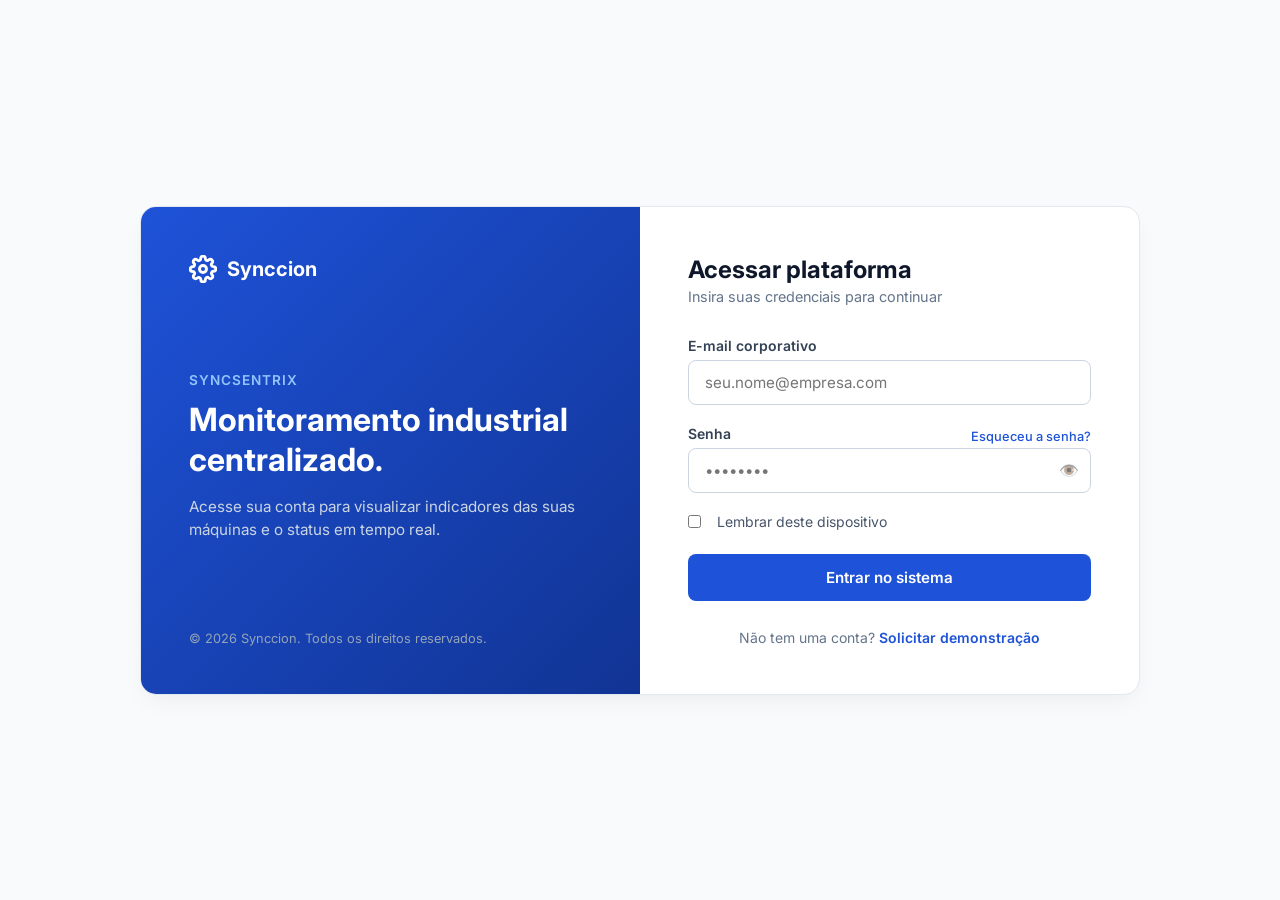
==== login/login.html @ 6677181d "first commit" ====
<!DOCTYPE html>
<html lang="pt-BR">
<head>
    <meta charset="UTF-8">
    <meta name="viewport" content="width=device-width, initial-scale=1.0">
    <title>Login - Synccion</title>
    <!-- Fonte Google Inter -->
    <link rel="preconnect" href="https://fonts.googleapis.com">
    <link rel="preconnect" href="https://fonts.gstatic.com" crossorigin>
    <link href="https://fonts.googleapis.com/css2?family=Inter:wght@400;500;600;700&display=swap" rel="stylesheet">
    <link rel="stylesheet" href="style.css">
</head>
<body>

    <div class="login-container">
        <!-- Lado Esquerdo: Branding/Apresentação -->
        <div class="brand-side">
            <div class="brand-logo">
                <svg width="28" height="28" viewBox="0 0 24 24" fill="none" stroke="currentColor" stroke-width="2.5" stroke-linecap="round" stroke-linejoin="round">
                    <circle cx="12" cy="12" r="3"></circle>
                    <path d="M19.4 15a1.65 1.65 0 0 0 .33 1.82l.06.06a2 2 0 0 1 0 2.83 2 2 0 0 1-2.83 0l-.06-.06a1.65 1.65 0 0 0-1.82-.33 1.65 1.65 0 0 0-1 1.51V21a2 2 0 0 1-2 2 2 2 0 0 1-2-2v-.09A1.65 1.65 0 0 0 9 19.4a1.65 1.65 0 0 0-1.82.33l-.06.06a2 2 0 0 1-2.83 0 2 2 0 0 1 0-2.83l.06-.06a1.65 1.65 0 0 0 .33-1.82 1.65 1.65 0 0 0-1.51-1H3a2 2 0 0 1-2-2 2 2 0 0 1 2-2h.09A1.65 1.65 0 0 0 4.6 9a1.65 1.65 0 0 0-.33-1.82l-.06-.06a2 2 0 0 1 0-2.83 2 2 0 0 1 2.83 0l.06.06a1.65 1.65 0 0 0 1.82.33H9a1.65 1.65 0 0 0 1-1.51V3a2 2 0 0 1 2-2 2 2 0 0 1 2 2v.09a1.65 1.65 0 0 0 1 1.51 1.65 1.65 0 0 0 1.82-.33l.06-.06a2 2 0 0 1 2.83 0 2 2 0 0 1 0 2.83l-.06.06a1.65 1.65 0 0 0-.33 1.82V9a1.65 1.65 0 0 0 1.51 1H21a2 2 0 0 1 2 2 2 2 0 0 1-2 2h-.09a1.65 1.65 0 0 0-1.51 1z"></path>
                </svg>
                <span>Synccion</span>
            </div>
            
            <div class="brand-content">
                <span class="tag">SyncSentrix</span>
                <h1>Monitoramento industrial centralizado.</h1>
                <p>Acesse sua conta para visualizar indicadores das suas máquinas e o status em tempo real.</p>
            </div>

            <div class="brand-footer">
                <p>&copy; 2026 Synccion. Todos os direitos reservados.</p>
            </div>
        </div>

        <!-- Lado Direito: Form de Login -->
        <div class="form-side">
            <div class="form-header">
                <h2>Acessar plataforma</h2>
                <p>Insira suas credenciais para continuar</p>
            </div>

            <!-- Preparado para PHP: action envia via POST para login.php -->
            <form action="login.php" method="POST" id="loginForm" novalidate>
                
                <!-- Feedback visual para mensagens vindas do PHP (ex: Erro de senha) -->
                <!-- No PHP, basta dar um echo numa div se houver $_SESSION['erro'] ou similar -->
                <div class="alert-box error" id="jsAlert" style="display: none;">
                    E-mail ou senha inválidos.
                </div>

                <div class="input-group">
                    <label for="email">E-mail corporativo</label>
                    <input 
                        type="email" 
                        id="email" 
                        name="email" 
                        placeholder="seu.nome@empresa.com" 
                        required 
                        autocomplete="email"
                    >
                    <small class="error-msg"></small>
                </div>

                <div class="input-group">
                    <div class="label-wrapper">
                        <label for="password">Senha</label>
                        <a href="esqueci-senha.php" class="forgot-link">Esqueceu a senha?</a>
                    </div>
                    <div class="password-wrapper">
                        <input 
                            type="password" 
                            id="password" 
                            name="password" 
                            placeholder="••••••••" 
                            required
                        >
                        <button type="button" class="toggle-password" id="togglePassword" aria-label="Mostrar/Ocultar Senha">
                            👁️
                        </button>
                    </div>
                    <small class="error-msg"></small>
                </div>

                <div class="options-group">
                    <label class="checkbox-container">
                        <input type="checkbox" name="remember" id="remember">
                        <span class="checkmark"></span>
                        Lembrar deste dispositivo
                    </label>
                </div>

                <button type="submit" class="btn-primary" id="btnSubmit">
                    <span>Entrar no sistema</span>
                </button>
            </form>

            <div class="form-footer">
                <p>Não tem uma conta? <a href="#">Solicitar demonstração</a></p>
            </div>
        </div>
    </div>

    <script src="script.js"></script>
</body>
</html>
---- login/style.css ----
* {
    margin: 0;
    padding: 0;
    box-sizing: border-box;
    font-family: 'Inter', -apple-system, BlinkMacSystemFont, "Segoe UI", Roboto, sans-serif;
}

body {
    background-color: #f8fafc;
    color: #1e293b;
    display: flex;
    justify-content: center;
    align-items: center;
    min-height: 100vh;
    padding: 20px;
}

.login-container {
    display: flex;
    width: 100%;
    max-width: 1000px;
    background: #ffffff;
    border-radius: 16px;
    box-shadow: 0 10px 25px -5px rgba(0, 0, 0, 0.05), 0 8px 10px -6px rgba(0, 0, 0, 0.01);
    border: 1px solid #e2e8f0;
    overflow: hidden;
}

/* --- LADO ESQUERDO (BRANDING) --- */
.brand-side {
    flex: 1;
    background: linear-gradient(135deg, #1e52d8 0%, #113494 100%);
    color: #ffffff;
    padding: 48px;
    display: flex;
    flex-direction: column;
    justify-content: space-between;
    position: relative;
}

.brand-logo {
    display: flex;
    align-items: center;
    gap: 10px;
    font-size: 1.25rem;
    font-weight: 700;
}

.brand-content {
    margin: 40px 0;
}

.brand-content .tag {
    font-size: 0.85rem;
    font-weight: 600;
    letter-spacing: 1px;
    color: #93c5fd;
    text-transform: uppercase;
    display: block;
    margin-bottom: 12px;
}

.brand-content h1 {
    font-size: 2rem;
    line-height: 1.25;
    font-weight: 700;
    margin-bottom: 16px;
}

.brand-content p {
    color: #cbd5e1;
    font-size: 0.95rem;
    line-height: 1.5;
}

.brand-footer p {
    font-size: 0.8rem;
    color: #94a3b8;
}

/* --- LADO DIREITO (FORMULÁRIO) --- */
.form-side {
    flex: 1;
    padding: 48px;
    display: flex;
    flex-direction: column;
    justify-content: center;
}

.form-header {
    margin-bottom: 32px;
}

.form-header h2 {
    font-size: 1.5rem;
    color: #0f172a;
    font-weight: 700;
}

.form-header p {
    color: #64748b;
    font-size: 0.9rem;
    margin-top: 4px;
}

/* Alertas */
.alert-box {
    padding: 12px 16px;
    border-radius: 8px;
    font-size: 0.875rem;
    margin-bottom: 20px;
}

.alert-box.error {
    background-color: #fef2f2;
    color: #991b1b;
    border: 1px solid #fecaca;
}

/* Inputs */
.input-group {
    margin-bottom: 20px;
    display: flex;
    flex-direction: column;
}

.input-group label {
    font-size: 0.875rem;
    font-weight: 600;
    color: #334155;
    margin-bottom: 6px;
}

.label-wrapper {
    display: flex;
    justify-content: space-between;
    align-items: center;
}

.forgot-link {
    font-size: 0.8rem;
    color: #1e52d8;
    text-decoration: none;
    font-weight: 500;
}

.forgot-link:hover {
    text-decoration: underline;
}

.input-group input[type="email"],
.input-group input[type="password"] {
    width: 100%;
    padding: 12px 16px;
    border: 1px solid #cbd5e1;
    border-radius: 8px;
    font-size: 0.95rem;
    outline: none;
    transition: all 0.2s ease;
    background-color: #fff;
}

.input-group input:focus {
    border-color: #1e52d8;
    box-shadow: 0 0 0 3px rgba(30, 82, 216, 0.15);
}

/* Wrapper de Senha (para botão de mostrar senha) */
.password-wrapper {
    position: relative;
    display: flex;
    align-items: center;
}

.toggle-password {
    position: absolute;
    right: 12px;
    background: none;
    border: none;
    cursor: pointer;
    font-size: 1rem;
    opacity: 0.6;
    transition: opacity 0.2s;
}

.toggle-password:hover {
    opacity: 1;
}

.error-msg {
    color: #dc2626;
    font-size: 0.75rem;
    margin-top: 4px;
    display: none;
}

/* Checkbox */
.options-group {
    display: flex;
    align-items: center;
    margin-bottom: 24px;
}

.checkbox-container {
    font-size: 0.875rem;
    color: #475569;
    cursor: pointer;
    display: flex;
    align-items: center;
    gap: 8px;
}

/* Botão Submit */
.btn-primary {
    width: 100%;
    background-color: #1e52d8;
    color: #ffffff;
    border: none;
    border-radius: 8px;
    padding: 14px;
    font-size: 0.95rem;
    font-weight: 600;
    cursor: pointer;
    transition: background-color 0.2s ease, transform 0.1s ease;
}

.btn-primary:hover {
    background-color: #183f98;
}

.btn-primary:active {
    transform: scale(0.99);
}

.form-footer {
    margin-top: 28px;
    text-align: center;
    font-size: 0.875rem;
    color: #64748b;
}

.form-footer a {
    color: #1e52d8;
    text-decoration: none;
    font-weight: 600;
}

.form-footer a:hover {
    text-decoration: underline;
}

/* Responsividade para telas menores / Celulares */
@media (max-width: 768px) {
    .login-container {
        flex-direction: column;
    }

    .brand-side {
        padding: 32px 24px;
    }

    .form-side {
        padding: 32px 24px;
    }

    .brand-content h1 {
        font-size: 1.5rem;
    }
}
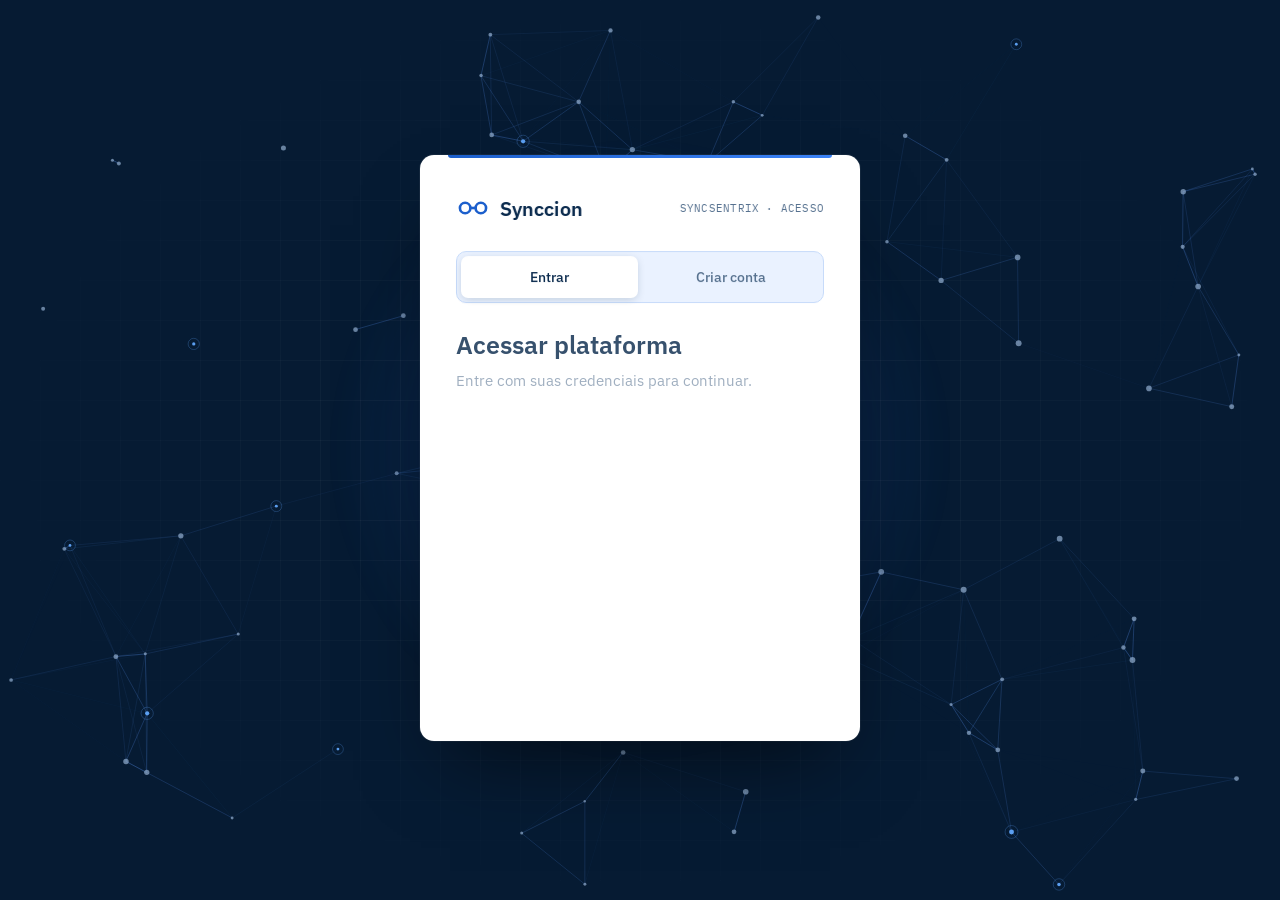
==== commit 316697b1: "Redesenho das seções, animações GSAP, login com cadastro e planos - Boot de entrada, header e hero c" ====
--- a/login/login.html
+++ b/login/login.html
@@ -1,107 +1,227 @@
 <!DOCTYPE html>
 <html lang="pt-BR">
 <head>
-    <meta charset="UTF-8">
-    <meta name="viewport" content="width=device-width, initial-scale=1.0">
-    <title>Login - Synccion</title>
-    <!-- Fonte Google Inter -->
-    <link rel="preconnect" href="https://fonts.googleapis.com">
-    <link rel="preconnect" href="https://fonts.gstatic.com" crossorigin>
-    <link href="https://fonts.googleapis.com/css2?family=Inter:wght@400;500;600;700&display=swap" rel="stylesheet">
-    <link rel="stylesheet" href="style.css">
+<meta charset="UTF-8">
+<meta name="viewport" content="width=device-width, initial-scale=1.0">
+<title>Entrar | Synccion</title>
+<link rel="shortcut icon" href="../assets/logo.png" type="image/x-icon">
+<link rel="preconnect" href="https://fonts.googleapis.com">
+<link rel="preconnect" href="https://fonts.gstatic.com" crossorigin>
+<link href="https://fonts.googleapis.com/css2?family=IBM+Plex+Sans:wght@400;500;600;700&family=IBM+Plex+Mono:wght@400;500&display=swap" rel="stylesheet">
+<link rel="stylesheet" href="style.css">
 </head>
 <body>
 
-    <div class="login-container">
-        <!-- Lado Esquerdo: Branding/Apresentação -->
-        <div class="brand-side">
-            <div class="brand-logo">
-                <svg width="28" height="28" viewBox="0 0 24 24" fill="none" stroke="currentColor" stroke-width="2.5" stroke-linecap="round" stroke-linejoin="round">
-                    <circle cx="12" cy="12" r="3"></circle>
-                    <path d="M19.4 15a1.65 1.65 0 0 0 .33 1.82l.06.06a2 2 0 0 1 0 2.83 2 2 0 0 1-2.83 0l-.06-.06a1.65 1.65 0 0 0-1.82-.33 1.65 1.65 0 0 0-1 1.51V21a2 2 0 0 1-2 2 2 2 0 0 1-2-2v-.09A1.65 1.65 0 0 0 9 19.4a1.65 1.65 0 0 0-1.82.33l-.06.06a2 2 0 0 1-2.83 0 2 2 0 0 1 0-2.83l.06-.06a1.65 1.65 0 0 0 .33-1.82 1.65 1.65 0 0 0-1.51-1H3a2 2 0 0 1-2-2 2 2 0 0 1 2-2h.09A1.65 1.65 0 0 0 4.6 9a1.65 1.65 0 0 0-.33-1.82l-.06-.06a2 2 0 0 1 0-2.83 2 2 0 0 1 2.83 0l.06.06a1.65 1.65 0 0 0 1.82.33H9a1.65 1.65 0 0 0 1-1.51V3a2 2 0 0 1 2-2 2 2 0 0 1 2 2v.09a1.65 1.65 0 0 0 1 1.51 1.65 1.65 0 0 0 1.82-.33l.06-.06a2 2 0 0 1 2.83 0 2 2 0 0 1 0 2.83l-.06.06a1.65 1.65 0 0 0-.33 1.82V9a1.65 1.65 0 0 0 1.51 1H21a2 2 0 0 1 2 2 2 2 0 0 1-2 2h-.09a1.65 1.65 0 0 0-1.51 1z"></path>
+  <!-- fundo: rede de nós + grade blueprint -->
+  <canvas id="net" class="net" aria-hidden="true"></canvas>
+  <div class="grid-overlay" aria-hidden="true"></div>
+  <div class="glow" aria-hidden="true"></div>
+
+  <a href="../index.html" class="back-link" id="back-link">
+    <svg width="16" height="16" viewBox="0 0 24 24" fill="none"><path d="M15 6l-6 6 6 6" stroke="currentColor" stroke-width="2" stroke-linecap="round" stroke-linejoin="round"/></svg>
+    Voltar ao site
+  </a>
+
+  <main class="login-wrap">
+    <div class="login-card" id="login-card">
+
+      <div class="card-head">
+        <div class="card-logo">
+          <svg width="34" height="34" viewBox="0 0 26 26" fill="none" xmlns="http://www.w3.org/2000/svg">
+            <circle class="logo-c1" cx="7" cy="13" r="4" stroke="currentColor" stroke-width="2"/>
+            <circle class="logo-c2" cx="19" cy="13" r="4" stroke="currentColor" stroke-width="2"/>
+            <path class="logo-link" d="M11 13H15" stroke="currentColor" stroke-width="2"/>
+          </svg>
+          <span>Synccion</span>
+        </div>
+        <span class="card-tag mono">SyncSentrix · acesso</span>
+      </div>
+
+      <!-- abas -->
+      <div class="auth-tabs" id="auth-tabs" role="tablist" aria-label="Entrar ou criar conta">
+        <span class="auth-tab-pill" id="auth-tab-pill" aria-hidden="true"></span>
+        <button type="button" class="auth-tab is-active" data-panel="login" role="tab" aria-selected="true" id="tab-login">Entrar</button>
+        <button type="button" class="auth-tab" data-panel="signup" role="tab" aria-selected="false" id="tab-signup">Criar conta</button>
+      </div>
+
+      <div class="auth-panels" id="auth-panels">
+
+        <!-- ===== ENTRAR ===== -->
+        <section class="auth-panel is-active" id="panel-login" role="tabpanel" aria-labelledby="tab-login">
+          <div class="card-title">
+            <h1>Acessar plataforma</h1>
+            <p>Entre com suas credenciais para continuar.</p>
+          </div>
+
+          <!-- mensagens vindas do PHP (?error=...) ou da validação em JS -->
+          <div class="alert-box" id="alert" role="alert" hidden>
+            <svg width="16" height="16" viewBox="0 0 24 24" fill="none"><path d="M12 3l9 4.5v9L12 21l-9-4.5v-9L12 3z" stroke="currentColor" stroke-width="1.8"/><path d="M12 12v-3M12 15h.01" stroke="currentColor" stroke-width="1.8" stroke-linecap="round"/></svg>
+            <span id="alert-text">E-mail ou senha inválidos.</span>
+          </div>
+
+          <form action="login.php" method="POST" id="loginForm" novalidate>
+            <div class="field" data-field>
+              <input type="email" id="email" name="email" placeholder=" " required autocomplete="email">
+              <label for="email">E-mail corporativo</label>
+              <span class="field-line"></span>
+              <small class="error-msg"></small>
+            </div>
+
+            <div class="field" data-field>
+              <input type="password" id="password" name="password" placeholder=" " required autocomplete="current-password">
+              <label for="password">Senha</label>
+              <span class="field-line"></span>
+              <button type="button" class="toggle-password" data-toggle="password" aria-label="Mostrar senha" aria-pressed="false">
+                <svg class="eye" width="20" height="20" viewBox="0 0 24 24" fill="none">
+                  <path d="M2 12s3.5-6 10-6 10 6 10 6-3.5 6-10 6S2 12 2 12z" stroke="currentColor" stroke-width="1.6"/>
+                  <circle cx="12" cy="12" r="3" stroke="currentColor" stroke-width="1.6"/>
+                  <path class="eye-slash" d="M4 4l16 16" stroke="currentColor" stroke-width="1.6" stroke-linecap="round"/>
                 </svg>
-                <span>Synccion</span>
-            </div>
-            
-            <div class="brand-content">
-                <span class="tag">SyncSentrix</span>
-                <h1>Monitoramento industrial centralizado.</h1>
-                <p>Acesse sua conta para visualizar indicadores das suas máquinas e o status em tempo real.</p>
-            </div>
-
-            <div class="brand-footer">
-                <p>&copy; 2026 Synccion. Todos os direitos reservados.</p>
-            </div>
-        </div>
-
-        <!-- Lado Direito: Form de Login -->
-        <div class="form-side">
-            <div class="form-header">
-                <h2>Acessar plataforma</h2>
-                <p>Insira suas credenciais para continuar</p>
-            </div>
-
-            <!-- Preparado para PHP: action envia via POST para login.php -->
-            <form action="login.php" method="POST" id="loginForm" novalidate>
-                
-                <!-- Feedback visual para mensagens vindas do PHP (ex: Erro de senha) -->
-                <!-- No PHP, basta dar um echo numa div se houver $_SESSION['erro'] ou similar -->
-                <div class="alert-box error" id="jsAlert" style="display: none;">
-                    E-mail ou senha inválidos.
+              </button>
+              <small class="error-msg"></small>
+            </div>
+
+            <div class="options-row">
+              <label class="check">
+                <input type="checkbox" name="remember" id="remember">
+                <span class="check-box"></span>
+                <span>Lembrar deste dispositivo</span>
+              </label>
+              <a href="esqueci-senha.php" class="forgot-link">Esqueceu a senha?</a>
+            </div>
+
+            <button type="submit" class="btn-submit" id="btnSubmit">
+              <span class="btn-label">Entrar no sistema</span>
+              <span class="btn-spinner" aria-hidden="true"></span>
+            </button>
+          </form>
+
+          <div class="card-foot">
+            <p>Não tem uma conta? <button type="button" class="link-btn" data-goto="signup">Criar conta</button></p>
+          </div>
+        </section>
+
+        <!-- ===== CRIAR CONTA ===== -->
+        <section class="auth-panel" id="panel-signup" role="tabpanel" aria-labelledby="tab-signup" hidden>
+          <div class="card-title">
+            <h1>Criar sua conta</h1>
+            <p>Leva menos de um minuto. Escolha o plano e comece a acompanhar suas máquinas.</p>
+          </div>
+
+          <form action="cadastro.php" method="POST" id="signupForm" novalidate>
+            <div class="field-row">
+              <div class="field" data-field>
+                <input type="text" id="su-name" name="nome" placeholder=" " required autocomplete="name">
+                <label for="su-name">Seu nome</label>
+                <span class="field-line"></span>
+                <small class="error-msg"></small>
+              </div>
+              <div class="field" data-field>
+                <input type="text" id="su-company" name="empresa" placeholder=" " required autocomplete="organization">
+                <label for="su-company">Empresa</label>
+                <span class="field-line"></span>
+                <small class="error-msg"></small>
+              </div>
+            </div>
+
+            <div class="field" data-field>
+              <input type="email" id="su-email" name="email" placeholder=" " required autocomplete="email">
+              <label for="su-email">E-mail corporativo</label>
+              <span class="field-line"></span>
+              <small class="error-msg"></small>
+            </div>
+
+            <div class="field" data-field>
+              <input type="password" id="su-password" name="password" placeholder=" " required autocomplete="new-password" minlength="8">
+              <label for="su-password">Crie uma senha</label>
+              <span class="field-line"></span>
+              <button type="button" class="toggle-password" data-toggle="su-password" aria-label="Mostrar senha" aria-pressed="false">
+                <svg class="eye" width="20" height="20" viewBox="0 0 24 24" fill="none">
+                  <path d="M2 12s3.5-6 10-6 10 6 10 6-3.5 6-10 6S2 12 2 12z" stroke="currentColor" stroke-width="1.6"/>
+                  <circle cx="12" cy="12" r="3" stroke="currentColor" stroke-width="1.6"/>
+                  <path class="eye-slash" d="M4 4l16 16" stroke="currentColor" stroke-width="1.6" stroke-linecap="round"/>
+                </svg>
+              </button>
+              <small class="error-msg"></small>
+            </div>
+
+            <div class="strength" id="strength" aria-live="polite">
+              <div class="strength-bars"><i></i><i></i><i></i><i></i></div>
+              <span class="strength-label" id="strength-label">Mínimo de 8 caracteres, com letras e números</span>
+            </div>
+
+            <div class="field" data-field>
+              <input type="password" id="su-confirm" name="password_confirm" placeholder=" " required autocomplete="new-password">
+              <label for="su-confirm">Confirme a senha</label>
+              <span class="field-line"></span>
+              <small class="error-msg"></small>
+            </div>
+
+            <!-- plano -->
+            <fieldset class="plan-pick" id="plan-pick">
+              <div class="plan-pick-head">
+                <legend>Plano</legend>
+                <div class="cycle-pick" id="cycle-pick" role="group" aria-label="Período de cobrança">
+                  <button type="button" class="cycle-btn is-active" data-cycle="mensal" aria-pressed="true">Mensal</button>
+                  <button type="button" class="cycle-btn" data-cycle="anual" aria-pressed="false">Anual</button>
                 </div>
-
-                <div class="input-group">
-                    <label for="email">E-mail corporativo</label>
-                    <input 
-                        type="email" 
-                        id="email" 
-                        name="email" 
-                        placeholder="seu.nome@empresa.com" 
-                        required 
-                        autocomplete="email"
-                    >
-                    <small class="error-msg"></small>
-                </div>
-
-                <div class="input-group">
-                    <div class="label-wrapper">
-                        <label for="password">Senha</label>
-                        <a href="esqueci-senha.php" class="forgot-link">Esqueceu a senha?</a>
-                    </div>
-                    <div class="password-wrapper">
-                        <input 
-                            type="password" 
-                            id="password" 
-                            name="password" 
-                            placeholder="••••••••" 
-                            required
-                        >
-                        <button type="button" class="toggle-password" id="togglePassword" aria-label="Mostrar/Ocultar Senha">
-                            👁️
-                        </button>
-                    </div>
-                    <small class="error-msg"></small>
-                </div>
-
-                <div class="options-group">
-                    <label class="checkbox-container">
-                        <input type="checkbox" name="remember" id="remember">
-                        <span class="checkmark"></span>
-                        Lembrar deste dispositivo
-                    </label>
-                </div>
-
-                <button type="submit" class="btn-primary" id="btnSubmit">
-                    <span>Entrar no sistema</span>
-                </button>
-            </form>
-
-            <div class="form-footer">
-                <p>Não tem uma conta? <a href="#">Solicitar demonstração</a></p>
-            </div>
-        </div>
+              </div>
+              <input type="hidden" name="ciclo" id="su-cycle" value="mensal">
+
+              <label class="plan-opt">
+                <input type="radio" name="plano" value="essencial" data-monthly="800">
+                <span class="plan-opt-box">
+                  <span class="plan-opt-name">Essencial</span>
+                  <span class="plan-opt-desc">Até 5 máquinas</span>
+                  <span class="plan-opt-price mono" data-price>R$ 800/mês</span>
+                </span>
+              </label>
+              <label class="plan-opt">
+                <input type="radio" name="plano" value="profissional" data-monthly="1600" checked>
+                <span class="plan-opt-box">
+                  <span class="plan-opt-name">Profissional <em>Mais escolhido</em></span>
+                  <span class="plan-opt-desc">Até 20 máquinas</span>
+                  <span class="plan-opt-price mono" data-price>R$ 1.600/mês</span>
+                </span>
+              </label>
+              <label class="plan-opt">
+                <input type="radio" name="plano" value="industrial" data-monthly="3000">
+                <span class="plan-opt-box">
+                  <span class="plan-opt-name">Industrial</span>
+                  <span class="plan-opt-desc">Máquinas ilimitadas</span>
+                  <span class="plan-opt-price mono" data-price>R$ 3.000/mês</span>
+                </span>
+              </label>
+            </fieldset>
+
+            <label class="check consent" data-field>
+              <input type="checkbox" name="aceite" id="su-consent">
+              <span class="check-box"></span>
+              <span>Li e aceito os <a href="#">Termos de uso</a> e a <a href="#">Política de Privacidade</a> (LGPD).</span>
+            </label>
+            <small class="error-msg consent-error" id="su-consent-error"></small>
+
+            <button type="submit" class="btn-submit" id="btnSignup">
+              <span class="btn-label">Criar conta</span>
+              <span class="btn-spinner" aria-hidden="true"></span>
+            </button>
+          </form>
+
+          <div class="card-foot">
+            <p>Já tem uma conta? <button type="button" class="link-btn" data-goto="login">Entrar</button></p>
+          </div>
+        </section>
+
+      </div>
     </div>
-
-    <script src="script.js"></script>
+  </main>
+
+  <footer class="login-footer" id="login-footer">
+    <span>© 2026 SyncSentrix. Todos os direitos reservados.</span>
+    <span class="mono">Synccion — Sistema de Monitoramento Industrial</span>
+  </footer>
+
+  <script src="https://cdnjs.cloudflare.com/ajax/libs/gsap/3.12.5/gsap.min.js"></script>
+  <script src="script.js"></script>
 </body>
-</html>+</html>
--- a/login/style.css
+++ b/login/style.css
@@ -1,269 +1,602 @@
-* {
-    margin: 0;
-    padding: 0;
-    box-sizing: border-box;
-    font-family: 'Inter', -apple-system, BlinkMacSystemFont, "Segoe UI", Roboto, sans-serif;
-}
+/* =============================================================
+   SYNCCION — login
+   Mesmo design system do site (IBM Plex, navy/azul, blueprint).
+   ============================================================= */
+
+:root {
+  --navy: #0A2A4D;
+  --navy-deep: #061B33;
+  --blue: #1C5FCC;
+  --blue-bright: #3B82F6;
+  --blue-tint: #EAF2FF;
+  --blue-line: #C7DBFA;
+  --ink: #0B1F33;
+  --muted: #56718F;
+  --white: #FFFFFF;
+  --alert: #EF4444;
+
+  --font-body: 'IBM Plex Sans', system-ui, sans-serif;
+  --font-mono: 'IBM Plex Mono', ui-monospace, monospace;
+  --radius: 14px;
+}
+
+*, *::before, *::after { box-sizing: border-box; margin: 0; padding: 0; }
 
 body {
-    background-color: #f8fafc;
-    color: #1e293b;
-    display: flex;
-    justify-content: center;
-    align-items: center;
-    min-height: 100vh;
-    padding: 20px;
-}
-
-.login-container {
-    display: flex;
-    width: 100%;
-    max-width: 1000px;
-    background: #ffffff;
-    border-radius: 16px;
-    box-shadow: 0 10px 25px -5px rgba(0, 0, 0, 0.05), 0 8px 10px -6px rgba(0, 0, 0, 0.01);
-    border: 1px solid #e2e8f0;
-    overflow: hidden;
-}
-
-/* --- LADO ESQUERDO (BRANDING) --- */
-.brand-side {
-    flex: 1;
-    background: linear-gradient(135deg, #1e52d8 0%, #113494 100%);
-    color: #ffffff;
-    padding: 48px;
-    display: flex;
-    flex-direction: column;
-    justify-content: space-between;
-    position: relative;
-}
-
-.brand-logo {
-    display: flex;
-    align-items: center;
-    gap: 10px;
-    font-size: 1.25rem;
-    font-weight: 700;
-}
-
-.brand-content {
-    margin: 40px 0;
-}
-
-.brand-content .tag {
-    font-size: 0.85rem;
-    font-weight: 600;
-    letter-spacing: 1px;
-    color: #93c5fd;
-    text-transform: uppercase;
-    display: block;
-    margin-bottom: 12px;
-}
-
-.brand-content h1 {
-    font-size: 2rem;
-    line-height: 1.25;
-    font-weight: 700;
-    margin-bottom: 16px;
-}
-
-.brand-content p {
-    color: #cbd5e1;
-    font-size: 0.95rem;
-    line-height: 1.5;
-}
-
-.brand-footer p {
-    font-size: 0.8rem;
-    color: #94a3b8;
-}
-
-/* --- LADO DIREITO (FORMULÁRIO) --- */
-.form-side {
-    flex: 1;
-    padding: 48px;
-    display: flex;
-    flex-direction: column;
-    justify-content: center;
-}
-
-.form-header {
-    margin-bottom: 32px;
-}
-
-.form-header h2 {
-    font-size: 1.5rem;
-    color: #0f172a;
-    font-weight: 700;
-}
-
-.form-header p {
-    color: #64748b;
-    font-size: 0.9rem;
-    margin-top: 4px;
-}
-
-/* Alertas */
+  font-family: var(--font-body);
+  color: var(--ink);
+  background: var(--navy-deep);
+  min-height: 100vh;
+  line-height: 1.55;
+  -webkit-font-smoothing: antialiased;
+  display: flex;
+  flex-direction: column;
+  overflow-x: hidden;
+}
+
+a { color: inherit; text-decoration: none; }
+button { font: inherit; }
+.mono { font-family: var(--font-mono); letter-spacing: 0.02em; }
+
+a:focus-visible,
+button:focus-visible,
+input:focus-visible {
+  outline: 2px solid var(--blue-bright);
+  outline-offset: 2px;
+}
+
+@media (prefers-reduced-motion: reduce) {
+  * { animation-duration: 0.01ms !important; transition-duration: 0.01ms !important; }
+}
+
+/* =============================================================
+   FUNDO
+   ============================================================= */
+.net {
+  position: fixed;
+  inset: 0;
+  width: 100%;
+  height: 100%;
+  z-index: 0;
+}
+
+.grid-overlay {
+  position: fixed;
+  inset: 0;
+  z-index: 0;
+  pointer-events: none;
+  background-image:
+    linear-gradient(rgba(255,255,255,0.035) 1px, transparent 1px),
+    linear-gradient(90deg, rgba(255,255,255,0.035) 1px, transparent 1px);
+  background-size: 40px 40px;
+  -webkit-mask-image: radial-gradient(ellipse at center, #000 30%, transparent 75%);
+          mask-image: radial-gradient(ellipse at center, #000 30%, transparent 75%);
+}
+
+.glow {
+  position: fixed;
+  left: 50%;
+  top: 50%;
+  width: 720px;
+  height: 720px;
+  transform: translate(-50%, -50%);
+  border-radius: 50%;
+  background: radial-gradient(circle, rgba(28, 95, 204, 0.32), transparent 60%);
+  z-index: 0;
+  pointer-events: none;
+  filter: blur(10px);
+}
+
+/* =============================================================
+   VOLTAR
+   ============================================================= */
+.back-link {
+  position: fixed;
+  top: 24px;
+  left: 24px;
+  z-index: 3;
+  display: inline-flex;
+  align-items: center;
+  gap: 8px;
+  color: #C7D8EF;
+  font-size: 0.9rem;
+  padding: 8px 14px 8px 10px;
+  border: 1px solid rgba(255,255,255,0.14);
+  border-radius: 999px;
+  background: rgba(10, 42, 77, 0.5);
+  backdrop-filter: blur(6px);
+  transition: color 0.2s ease, border-color 0.2s ease, background 0.2s ease;
+}
+.back-link svg { transition: transform 0.2s ease; }
+.back-link:hover { color: var(--white); border-color: rgba(255,255,255,0.35); background: rgba(10, 42, 77, 0.8); }
+.back-link:hover svg { transform: translateX(-3px); }
+
+/* =============================================================
+   CARD
+   ============================================================= */
+.login-wrap {
+  position: relative;
+  z-index: 2;
+  flex: 1;
+  display: grid;
+  place-items: center;
+  padding: 96px 20px 40px;
+  perspective: 1200px;
+}
+
+.login-card {
+  width: 100%;
+  max-width: 440px;
+  background: var(--white);
+  border-radius: var(--radius);
+  padding: 36px 36px 30px;
+  box-shadow:
+    0 40px 80px -30px rgba(0, 0, 0, 0.6),
+    0 0 0 1px rgba(255,255,255,0.06);
+  position: relative;
+  transform-style: preserve-3d;
+  will-change: transform;
+}
+
+/* linha técnica no topo do card */
+.login-card::before {
+  content: '';
+  position: absolute;
+  top: 0;
+  left: 28px;
+  right: 28px;
+  height: 3px;
+  border-radius: 0 0 3px 3px;
+  background: linear-gradient(90deg, var(--blue), var(--blue-bright));
+}
+
+.card-head {
+  display: flex;
+  align-items: center;
+  justify-content: space-between;
+  margin-bottom: 26px;
+}
+
+.card-logo {
+  display: inline-flex;
+  align-items: center;
+  gap: 10px;
+  font-weight: 600;
+  font-size: 1.25rem;
+  color: var(--navy);
+}
+.card-logo svg { color: var(--blue); }
+
+.card-tag { font-size: 0.68rem; color: var(--muted); text-transform: uppercase; }
+
+.card-title { margin-bottom: 22px; }
+.card-title h1 { font-size: 1.55rem; line-height: 1.15; font-weight: 600; color: var(--navy); margin-bottom: 6px; }
+.card-title p { color: var(--muted); font-size: 0.93rem; }
+
+/* alerta */
 .alert-box {
-    padding: 12px 16px;
-    border-radius: 8px;
-    font-size: 0.875rem;
-    margin-bottom: 20px;
-}
-
-.alert-box.error {
-    background-color: #fef2f2;
-    color: #991b1b;
-    border: 1px solid #fecaca;
-}
-
-/* Inputs */
-.input-group {
-    margin-bottom: 20px;
-    display: flex;
-    flex-direction: column;
-}
-
-.input-group label {
-    font-size: 0.875rem;
-    font-weight: 600;
-    color: #334155;
-    margin-bottom: 6px;
-}
-
-.label-wrapper {
-    display: flex;
-    justify-content: space-between;
-    align-items: center;
-}
-
-.forgot-link {
-    font-size: 0.8rem;
-    color: #1e52d8;
-    text-decoration: none;
-    font-weight: 500;
-}
-
-.forgot-link:hover {
-    text-decoration: underline;
-}
-
-.input-group input[type="email"],
-.input-group input[type="password"] {
-    width: 100%;
-    padding: 12px 16px;
-    border: 1px solid #cbd5e1;
-    border-radius: 8px;
-    font-size: 0.95rem;
-    outline: none;
-    transition: all 0.2s ease;
-    background-color: #fff;
-}
-
-.input-group input:focus {
-    border-color: #1e52d8;
-    box-shadow: 0 0 0 3px rgba(30, 82, 216, 0.15);
-}
-
-/* Wrapper de Senha (para botão de mostrar senha) */
-.password-wrapper {
-    position: relative;
-    display: flex;
-    align-items: center;
-}
+  display: flex;
+  align-items: center;
+  gap: 10px;
+  padding: 11px 14px;
+  border-radius: 8px;
+  font-size: 0.86rem;
+  margin-bottom: 18px;
+  background: #FEF2F2;
+  color: #991B1B;
+  border: 1px solid #FECACA;
+}
+.alert-box[hidden] { display: none; }
+.alert-box svg { flex-shrink: 0; }
+
+/* =============================================================
+   CAMPOS — label flutuante
+   ============================================================= */
+.field { position: relative; margin-bottom: 16px; }
+
+.field input {
+  width: 100%;
+  padding: 24px 14px 9px;
+  border: 1.5px solid var(--blue-line);
+  border-radius: 8px;
+  font: inherit;
+  font-size: 0.96rem;
+  color: var(--ink);
+  background: var(--white);
+  outline: none;
+  transition: border-color 0.2s ease, box-shadow 0.2s ease;
+}
+
+.field input:focus {
+  border-color: var(--blue);
+  box-shadow: 0 0 0 4px rgba(28, 95, 204, 0.12);
+}
+
+.field label {
+  position: absolute;
+  left: 14px;
+  top: 50%;
+  transform: translateY(-50%);
+  color: var(--muted);
+  font-size: 0.95rem;
+  pointer-events: none;
+  transition: top 0.2s ease, transform 0.2s ease, font-size 0.2s ease, color 0.2s ease;
+}
+
+.field input:focus ~ label,
+.field input:not(:placeholder-shown) ~ label {
+  top: 9px;
+  transform: none;
+  font-family: var(--font-mono);
+  font-size: 0.66rem;
+  letter-spacing: 0.06em;
+  text-transform: uppercase;
+  color: var(--blue);
+}
+
+/* linha azul que se expande no foco */
+.field-line {
+  position: absolute;
+  left: 8px;
+  right: 8px;
+  bottom: 0;
+  height: 2px;
+  background: var(--blue);
+  border-radius: 2px;
+  transform: scaleX(0);
+  transform-origin: center;
+  transition: transform 0.3s cubic-bezier(0.2, 0.8, 0.2, 1);
+  pointer-events: none;
+}
+.field input:focus ~ .field-line { transform: scaleX(1); }
+
+/* senha: espaço para o botão */
+.field input[type="password"],
+.field input[type="text"] { padding-right: 48px; }
 
 .toggle-password {
-    position: absolute;
-    right: 12px;
-    background: none;
-    border: none;
-    cursor: pointer;
-    font-size: 1rem;
-    opacity: 0.6;
-    transition: opacity 0.2s;
-}
-
-.toggle-password:hover {
-    opacity: 1;
-}
-
+  position: absolute;
+  right: 8px;
+  top: 8px;
+  height: 40px;
+  width: 40px;
+  display: grid;
+  place-items: center;
+  border: none;
+  border-radius: 6px;
+  background: transparent;
+  color: var(--muted);
+  cursor: pointer;
+  transition: color 0.2s ease, background 0.2s ease;
+}
+.toggle-password:hover { color: var(--blue); background: var(--blue-tint); }
+.toggle-password .eye-slash { opacity: 0; transition: opacity 0.2s ease; }
+.toggle-password[aria-pressed="true"] .eye-slash { opacity: 1; }
+
+/* erro */
 .error-msg {
-    color: #dc2626;
-    font-size: 0.75rem;
-    margin-top: 4px;
-    display: none;
-}
-
-/* Checkbox */
-.options-group {
-    display: flex;
-    align-items: center;
-    margin-bottom: 24px;
-}
-
-.checkbox-container {
-    font-size: 0.875rem;
-    color: #475569;
-    cursor: pointer;
-    display: flex;
-    align-items: center;
-    gap: 8px;
-}
-
-/* Botão Submit */
-.btn-primary {
-    width: 100%;
-    background-color: #1e52d8;
-    color: #ffffff;
-    border: none;
-    border-radius: 8px;
-    padding: 14px;
-    font-size: 0.95rem;
-    font-weight: 600;
-    cursor: pointer;
-    transition: background-color 0.2s ease, transform 0.1s ease;
-}
-
-.btn-primary:hover {
-    background-color: #183f98;
-}
-
-.btn-primary:active {
-    transform: scale(0.99);
-}
-
-.form-footer {
-    margin-top: 28px;
-    text-align: center;
-    font-size: 0.875rem;
-    color: #64748b;
-}
-
-.form-footer a {
-    color: #1e52d8;
-    text-decoration: none;
-    font-weight: 600;
-}
-
-.form-footer a:hover {
-    text-decoration: underline;
-}
-
-/* Responsividade para telas menores / Celulares */
-@media (max-width: 768px) {
-    .login-container {
-        flex-direction: column;
-    }
-
-    .brand-side {
-        padding: 32px 24px;
-    }
-
-    .form-side {
-        padding: 32px 24px;
-    }
-
-    .brand-content h1 {
-        font-size: 1.5rem;
-    }
-}+  display: block;
+  color: var(--alert);
+  font-size: 0.76rem;
+  margin-top: 6px;
+  min-height: 0;
+  max-height: 0;
+  opacity: 0;
+  transition: max-height 0.25s ease, opacity 0.25s ease;
+  overflow: hidden;
+}
+.field.has-error input { border-color: var(--alert); box-shadow: 0 0 0 4px rgba(239, 68, 68, 0.12); }
+.field.has-error label { color: var(--alert); }
+.field.has-error .field-line { background: var(--alert); transform: scaleX(1); }
+.field.has-error .error-msg { max-height: 40px; opacity: 1; }
+
+/* =============================================================
+   OPÇÕES
+   ============================================================= */
+.options-row {
+  display: flex;
+  align-items: center;
+  justify-content: space-between;
+  gap: 12px;
+  margin: 4px 0 22px;
+  font-size: 0.86rem;
+}
+
+.check {
+  display: inline-flex;
+  align-items: center;
+  gap: 10px;
+  color: var(--muted);
+  cursor: pointer;
+  user-select: none;
+}
+.check input { position: absolute; opacity: 0; width: 0; height: 0; }
+.check-box {
+  width: 18px;
+  height: 18px;
+  border: 1.5px solid var(--blue-line);
+  border-radius: 5px;
+  background: var(--white);
+  position: relative;
+  transition: background 0.2s ease, border-color 0.2s ease;
+  flex-shrink: 0;
+}
+.check-box::after {
+  content: '';
+  position: absolute;
+  left: 5px;
+  top: 1.5px;
+  width: 5px;
+  height: 9px;
+  border: solid #fff;
+  border-width: 0 2px 2px 0;
+  transform: rotate(45deg) scale(0);
+  transition: transform 0.2s cubic-bezier(0.2, 0.8, 0.2, 1);
+}
+.check input:checked ~ .check-box { background: var(--blue); border-color: var(--blue); }
+.check input:checked ~ .check-box::after { transform: rotate(45deg) scale(1); }
+.check input:focus-visible ~ .check-box { outline: 2px solid var(--blue); outline-offset: 2px; }
+
+.forgot-link { color: var(--blue); font-weight: 500; white-space: nowrap; }
+.forgot-link:hover { text-decoration: underline; }
+
+/* =============================================================
+   BOTÃO
+   ============================================================= */
+.btn-submit {
+  position: relative;
+  width: 100%;
+  display: inline-flex;
+  align-items: center;
+  justify-content: center;
+  gap: 10px;
+  background: var(--blue);
+  color: var(--white);
+  border: none;
+  border-radius: 8px;
+  padding: 14px;
+  font-size: 0.96rem;
+  font-weight: 500;
+  cursor: pointer;
+  overflow: hidden;
+  transition: background 0.2s ease, transform 0.1s ease, box-shadow 0.2s ease;
+}
+
+.btn-submit::after {
+  content: '';
+  position: absolute;
+  top: 0;
+  left: -60%;
+  width: 40%;
+  height: 100%;
+  background: linear-gradient(90deg, transparent, rgba(255,255,255,0.22), transparent);
+  transform: skewX(-20deg);
+  transition: left 0.6s ease;
+}
+.btn-submit:hover { background: var(--navy); box-shadow: 0 14px 28px -14px rgba(28, 95, 204, 0.7); }
+.btn-submit:hover::after { left: 120%; }
+.btn-submit:active { transform: scale(0.99); }
+
+.btn-spinner {
+  width: 16px;
+  height: 16px;
+  border-radius: 50%;
+  border: 2px solid rgba(255,255,255,0.35);
+  border-top-color: var(--white);
+  display: none;
+  animation: spin 0.8s linear infinite;
+}
+@keyframes spin { to { transform: rotate(360deg); } }
+
+.btn-submit.is-loading { pointer-events: none; background: var(--navy); }
+.btn-submit.is-loading .btn-spinner { display: block; }
+
+.card-foot {
+  margin-top: 24px;
+  text-align: center;
+  font-size: 0.86rem;
+  color: var(--muted);
+}
+.card-foot a { color: var(--blue); font-weight: 500; }
+.card-foot a:hover { text-decoration: underline; }
+
+.link-btn {
+  background: none;
+  border: none;
+  padding: 0;
+  color: var(--blue);
+  font-weight: 500;
+  cursor: pointer;
+}
+.link-btn:hover { text-decoration: underline; }
+
+/* =============================================================
+   ABAS — entrar / criar conta
+   ============================================================= */
+.login-card.is-signup { max-width: 520px; }
+
+.auth-tabs {
+  position: relative;
+  display: grid;
+  grid-template-columns: 1fr 1fr;
+  gap: 4px;
+  padding: 4px;
+  margin-bottom: 26px;
+  background: var(--blue-tint);
+  border: 1px solid var(--blue-line);
+  border-radius: 10px;
+}
+.auth-tab {
+  position: relative;
+  z-index: 1;
+  border: none;
+  background: none;
+  padding: 10px;
+  border-radius: 7px;
+  font-weight: 500;
+  font-size: 0.9rem;
+  color: var(--muted);
+  cursor: pointer;
+  transition: color 0.25s ease;
+}
+.auth-tab.is-active { color: var(--navy); }
+.auth-tab-pill {
+  position: absolute;
+  top: 4px;
+  bottom: 4px;
+  left: 4px;
+  width: calc(50% - 6px);
+  border-radius: 7px;
+  background: var(--white);
+  box-shadow: 0 2px 8px -2px rgba(10, 42, 77, 0.25);
+}
+
+.auth-panels { position: relative; }
+.auth-panel[hidden] { display: none; }
+
+/* campos lado a lado */
+.field-row { display: grid; grid-template-columns: 1fr 1fr; gap: 12px; }
+
+/* força da senha */
+.strength { margin: -6px 0 16px; }
+.strength-bars { display: flex; gap: 6px; margin-bottom: 6px; }
+.strength-bars i {
+  flex: 1;
+  height: 4px;
+  border-radius: 2px;
+  background: var(--blue-line);
+  transition: background 0.3s ease;
+}
+.strength[data-score="1"] i:nth-child(-n+1) { background: var(--alert); }
+.strength[data-score="2"] i:nth-child(-n+2) { background: #F59E0B; }
+.strength[data-score="3"] i:nth-child(-n+3) { background: var(--blue-bright); }
+.strength[data-score="4"] i:nth-child(-n+4) { background: #22C55E; }
+.strength-label { font-size: 0.74rem; color: var(--muted); }
+
+/* escolha de plano */
+.plan-pick {
+  border: none;
+  margin: 4px 0 18px;
+  display: flex;
+  flex-direction: column;
+  gap: 8px;
+}
+.plan-pick-head {
+  display: flex;
+  align-items: center;
+  justify-content: space-between;
+  margin-bottom: 4px;
+}
+.plan-pick legend { font-size: 0.85rem; font-weight: 600; color: var(--navy); float: left; }
+
+.cycle-pick {
+  display: inline-flex;
+  gap: 2px;
+  padding: 2px;
+  border: 1px solid var(--blue-line);
+  border-radius: 999px;
+  background: var(--white);
+}
+.cycle-btn {
+  border: none;
+  background: none;
+  padding: 4px 12px;
+  border-radius: 999px;
+  font-size: 0.76rem;
+  font-weight: 500;
+  color: var(--muted);
+  cursor: pointer;
+  transition: background 0.2s ease, color 0.2s ease;
+}
+.cycle-btn.is-active { background: var(--blue); color: var(--white); }
+
+.plan-opt { display: block; cursor: pointer; }
+.plan-opt input { position: absolute; opacity: 0; width: 0; height: 0; }
+.plan-opt-box {
+  display: grid;
+  grid-template-columns: 1fr auto;
+  grid-template-areas: 'name price' 'desc price';
+  align-items: center;
+  column-gap: 12px;
+  padding: 12px 14px 12px 40px;
+  border: 1.5px solid var(--blue-line);
+  border-radius: 10px;
+  position: relative;
+  transition: border-color 0.2s ease, background 0.2s ease, box-shadow 0.2s ease;
+}
+/* bolinha do radio */
+.plan-opt-box::before {
+  content: '';
+  position: absolute;
+  left: 14px;
+  top: 50%;
+  transform: translateY(-50%);
+  width: 16px;
+  height: 16px;
+  border-radius: 50%;
+  border: 1.5px solid var(--blue-line);
+  background: var(--white);
+  transition: border-color 0.2s ease, box-shadow 0.2s ease;
+}
+.plan-opt input:checked ~ .plan-opt-box {
+  border-color: var(--blue);
+  background: var(--blue-tint);
+  box-shadow: 0 0 0 3px rgba(28, 95, 204, 0.12);
+}
+.plan-opt input:checked ~ .plan-opt-box::before {
+  border-color: var(--blue);
+  box-shadow: inset 0 0 0 4px var(--blue);
+}
+.plan-opt input:focus-visible ~ .plan-opt-box { outline: 2px solid var(--blue); outline-offset: 2px; }
+.plan-opt-name { grid-area: name; font-size: 0.9rem; font-weight: 600; color: var(--navy); display: flex; align-items: center; gap: 8px; }
+.plan-opt-name em {
+  font-style: normal;
+  font-size: 0.64rem;
+  font-weight: 600;
+  color: var(--blue);
+  background: var(--white);
+  border: 1px solid var(--blue-line);
+  border-radius: 999px;
+  padding: 1px 8px;
+}
+.plan-opt-desc { grid-area: desc; font-size: 0.78rem; color: var(--muted); }
+.plan-opt-price { grid-area: price; font-size: 0.82rem; color: var(--navy); white-space: nowrap; }
+
+/* aceite */
+.check.consent { align-items: flex-start; margin-bottom: 4px; font-size: 0.8rem; line-height: 1.45; }
+.check.consent .check-box { margin-top: 2px; }
+.check.consent a { color: var(--blue); text-decoration: underline; text-underline-offset: 2px; }
+.consent-error { margin: 0 0 12px; }
+.consent-error.is-on { max-height: 40px; opacity: 1; }
+.check.consent.has-error .check-box { border-color: var(--alert); }
+
+/* =============================================================
+   RODAPÉ
+   ============================================================= */
+.login-footer {
+  position: relative;
+  z-index: 2;
+  display: flex;
+  justify-content: space-between;
+  flex-wrap: wrap;
+  gap: 8px;
+  padding: 20px 24px;
+  font-size: 0.78rem;
+  color: #7F9CC2;
+}
+
+/* =============================================================
+   RESPONSIVO
+   ============================================================= */
+@media (max-width: 560px) {
+  .login-wrap { padding: 84px 16px 28px; }
+  .login-card { padding: 30px 22px 24px; }
+  .card-head { flex-direction: column; align-items: flex-start; gap: 8px; }
+  .options-row { flex-direction: column; align-items: flex-start; }
+  .login-footer { justify-content: center; text-align: center; }
+  .back-link { top: 16px; left: 16px; }
+  .glow { width: 480px; height: 480px; }
+  .field-row { grid-template-columns: 1fr; gap: 0; }
+  .plan-pick-head { flex-direction: column; align-items: flex-start; gap: 8px; }
+  .plan-opt-box { grid-template-columns: 1fr; grid-template-areas: 'name' 'desc' 'price'; row-gap: 2px; }
+}
